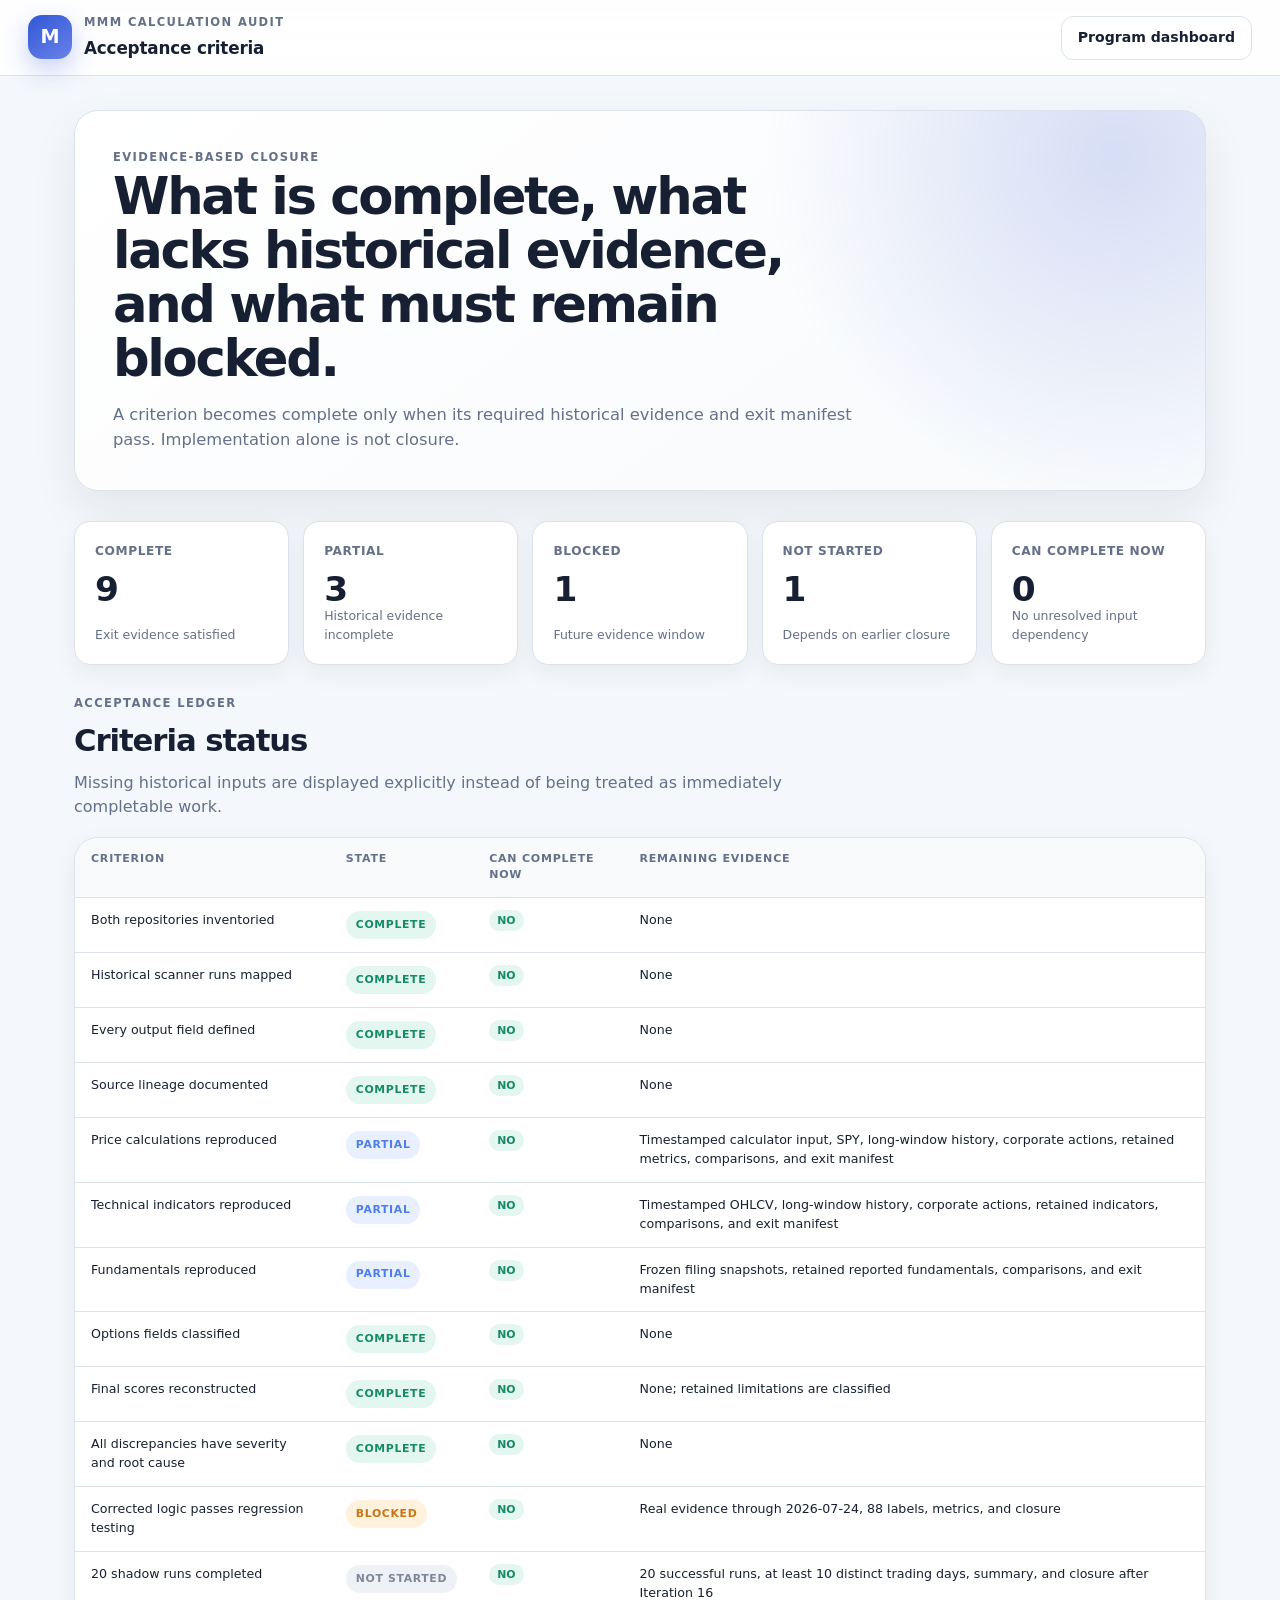
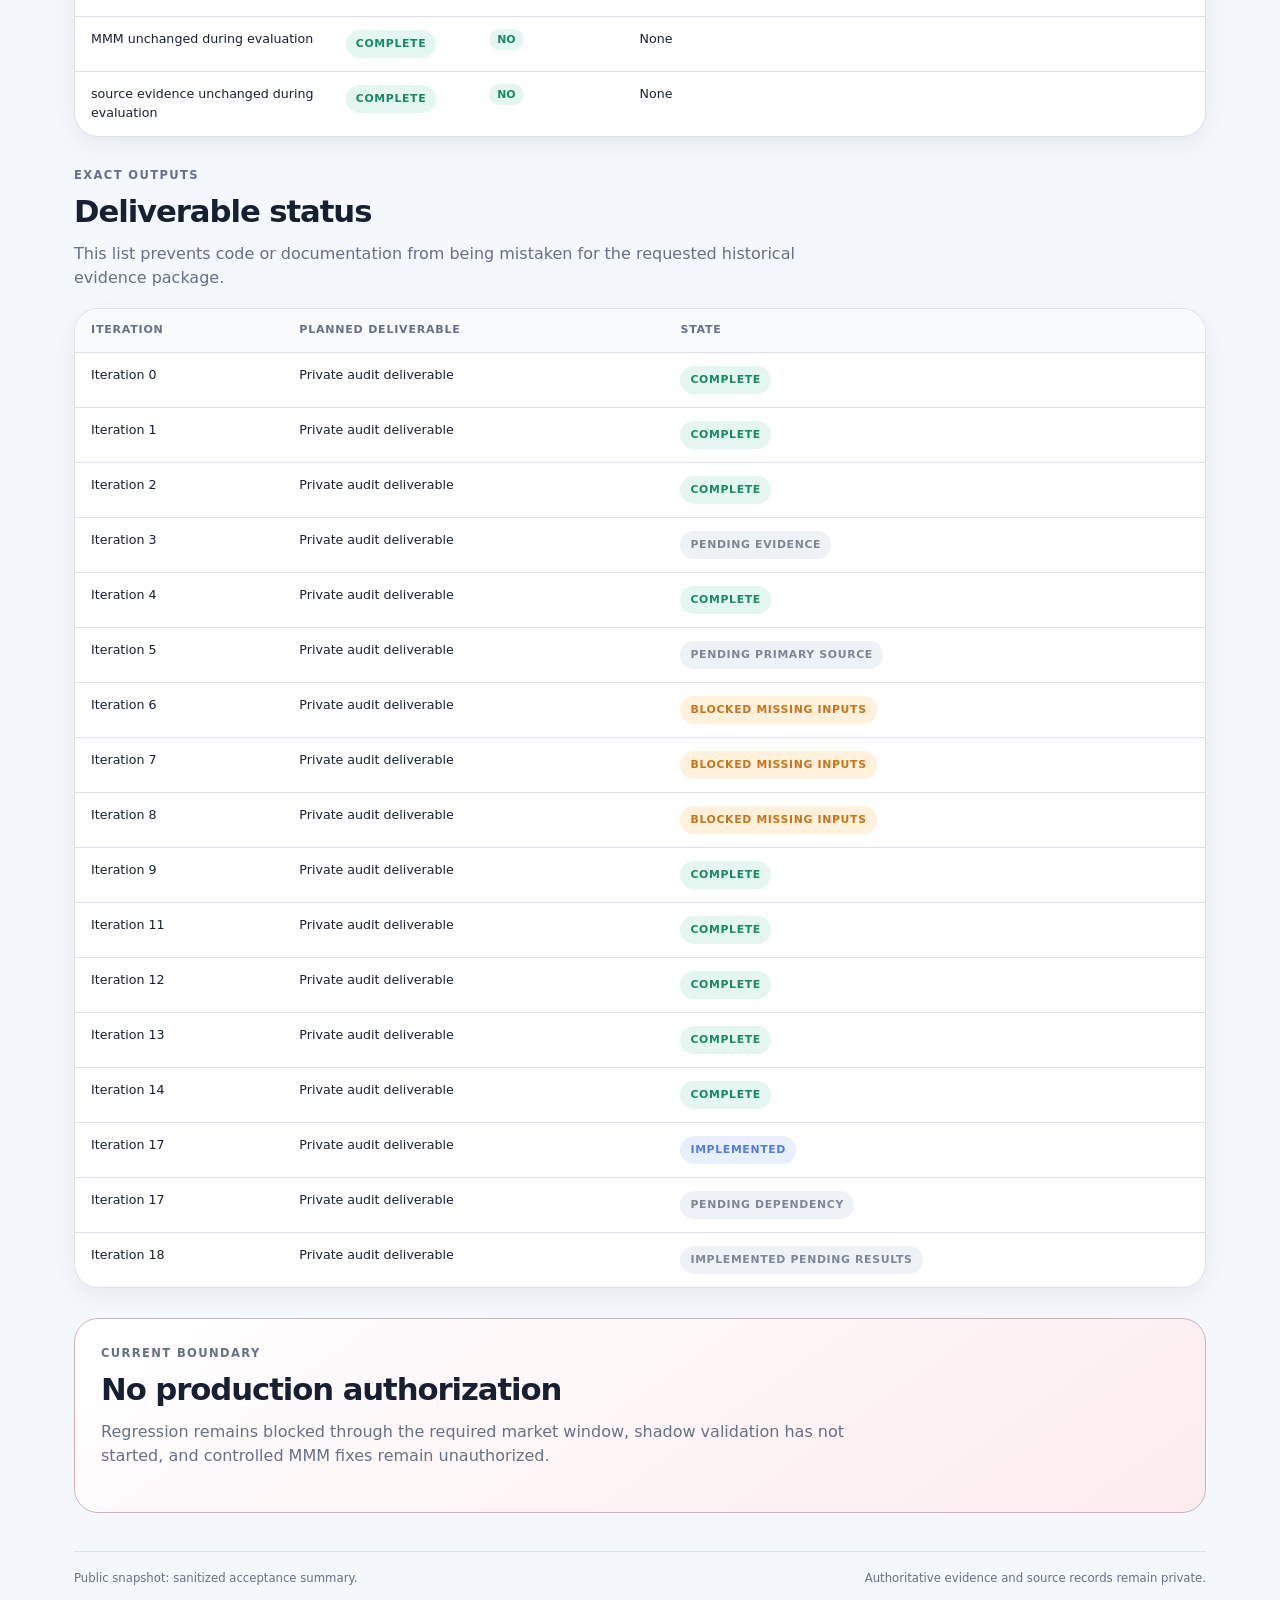
==== acceptance.html @ 9a1eee75 "Publish automated stock opportunity dashboard from 5c5663d8a5069877dfe8a4cde0d93ead465992a1" ====
<!doctype html>
<html lang="en">
<head>
  <meta charset="utf-8">
  <meta name="viewport" content="width=device-width, initial-scale=1">
  <meta name="description" content="MMM audit acceptance criteria, completion evidence, blockers, and deliverable tracking.">
  <title>MMM Audit Acceptance Criteria</title>
  <link rel="stylesheet" href="styles.css">
</head>
<body>
  <header class="topbar">
    <div class="brand">
      <span class="brand-mark" aria-hidden="true">M</span>
      <div>
        <p class="eyebrow">MMM calculation audit</p>
        <h1>Acceptance criteria</h1>
      </div>
    </div>
    <div class="topbar-actions">
      <a class="button secondary" href="index.html">Program dashboard</a>
    </div>
  </header>

  <main class="dashboard" style="max-width:1200px;margin:0 auto">
    <section class="section hero-section" style="grid-template-columns:1fr" aria-labelledby="acceptance-title">
      <div class="hero-copy">
        <p class="eyebrow">Evidence-based closure</p>
        <h2 id="acceptance-title">What is complete, what lacks historical evidence, and what must remain blocked.</h2>
        <p class="hero-description">A criterion becomes complete only when its required historical evidence and exit manifest pass. Implementation alone is not closure.</p>
      </div>
    </section>

    <section id="summary" class="metric-grid" aria-label="Acceptance summary"></section>

    <section class="section" aria-labelledby="criteria-title">
      <div class="section-heading">
        <div>
          <p class="eyebrow">Acceptance ledger</p>
          <h2 id="criteria-title">Criteria status</h2>
          <p>Missing historical inputs are displayed explicitly instead of being treated as immediately completable work.</p>
        </div>
      </div>
      <div id="criteria-table" class="table-wrap"></div>
    </section>

    <section class="section" aria-labelledby="deliverables-title">
      <div class="section-heading">
        <div>
          <p class="eyebrow">Exact outputs</p>
          <h2 id="deliverables-title">Deliverable status</h2>
          <p>This list prevents code or documentation from being mistaken for the requested historical evidence package.</p>
        </div>
      </div>
      <div id="deliverables-table" class="table-wrap"></div>
    </section>

    <section class="section safety-section" aria-labelledby="boundary-title">
      <div class="section-heading">
        <div>
          <p class="eyebrow">Current boundary</p>
          <h2 id="boundary-title">No production authorization</h2>
          <p>Regression remains blocked through the required market window, shadow validation has not started, and controlled MMM fixes remain unauthorized.</p>
        </div>
      </div>
    </section>

    <footer class="dashboard-footer">
      <p>Public snapshot: sanitized acceptance summary.</p>
      <p>Authoritative evidence and source records remain private.</p>
    </footer>
  </main>

  <script>
    (() => {
      "use strict";
      const stateLabel = value => String(value).replaceAll("_", " ");
      const make = (tag, className, text) => {
        const node = document.createElement(tag);
        if (className) node.className = className;
        if (text !== undefined) node.textContent = text;
        return node;
      };
      const pillClass = state => {
        if (state === "partial" || state === "implemented") return "implemented";
        if (state === "validated") return "validated";
        if (state === "complete") return "complete";
        if (state === "blocked" || state === "blocked_missing_inputs") return "blocked";
        return "not_started";
      };

      function metric(label, value, caption) {
        const card = make("article", "metric-card");
        card.append(
          make("span", "metric-label", label),
          make("strong", "metric-value", String(value)),
          make("span", "metric-caption", caption)
        );
        return card;
      }

      function table(headers, rows) {
        const wrapper = document.createElement("table");
        wrapper.className = "data-table";
        const thead = document.createElement("thead");
        const tr = document.createElement("tr");
        headers.forEach(header => tr.append(make("th", null, header)));
        thead.append(tr);
        const tbody = document.createElement("tbody");
        rows.forEach(cells => {
          const row = document.createElement("tr");
          cells.forEach(cell => {
            const td = document.createElement("td");
            if (cell instanceof Node) td.append(cell);
            else td.textContent = cell;
            row.append(td);
          });
          tbody.append(row);
        });
        wrapper.append(thead, tbody);
        return wrapper;
      }

      async function start() {
        const response = await fetch("dashboard-data.json", { cache: "no-store" });
        if (!response.ok) throw new Error(`Unable to load dashboard data: ${response.status}`);
        const data = await response.json();
        const criteria = data.acceptance_criteria || [];
        const counts = criteria.reduce((result, item) => {
          result[item.state] = (result[item.state] || 0) + 1;
          return result;
        }, {});
        const completable = criteria.filter(item => item.can_complete_now && item.state !== "complete").length;

        document.getElementById("summary").replaceChildren(
          metric("Complete", counts.complete || 0, "Exit evidence satisfied"),
          metric("Partial", counts.partial || 0, "Historical evidence incomplete"),
          metric("Blocked", counts.blocked || 0, "Future evidence window"),
          metric("Not started", counts.not_started || 0, "Depends on earlier closure"),
          metric("Can complete now", completable, "No unresolved input dependency")
        );

        const criteriaRows = criteria.map(item => {
          const status = make("span", `status-pill ${pillClass(item.state)}`, stateLabel(item.state));
          const now = make("span", `boolean-badge ${item.can_complete_now}`, item.can_complete_now ? "Yes" : "No");
          return [item.label, status, now, item.remaining];
        });
        document.getElementById("criteria-table").replaceChildren(
          table(["Criterion", "State", "Can complete now", "Remaining evidence"], criteriaRows)
        );

        const deliverableRows = (data.deliverable_tracking || []).map(item => {
          const status = make("span", `status-pill ${pillClass(item.state)}`, stateLabel(item.state));
          return [`Iteration ${item.iteration}`, item.planned, status];
        });
        document.getElementById("deliverables-table").replaceChildren(
          table(["Iteration", "Planned deliverable", "State"], deliverableRows)
        );
      }

      start().catch(error => {
        console.error(error);
        document.getElementById("criteria-table").textContent = "Acceptance data could not be loaded. Serve this directory with a local web server.";
      });
    })();
  </script>
</body>
</html>
---- styles.css ----
:root {
  color-scheme: light;
  --bg: #f4f7fb;
  --surface: #ffffff;
  --surface-strong: #f8fafc;
  --surface-muted: #eef2f7;
  --text: #172033;
  --text-muted: #657089;
  --border: #dbe2ec;
  --shadow: 0 18px 45px rgba(23, 32, 51, 0.08);
  --shadow-soft: 0 8px 24px rgba(23, 32, 51, 0.06);
  --primary: #3157d5;
  --primary-soft: #e8edff;
  --implemented: #4f7ee8;
  --implemented-soft: #e8efff;
  --validated: #7a5bd6;
  --validated-soft: #f0ebff;
  --complete: #168a67;
  --complete-soft: #e3f6ef;
  --blocked: #c87518;
  --blocked-soft: #fff1dc;
  --not-started: #7d8799;
  --not-started-soft: #eef1f5;
  --danger: #b94b57;
  --danger-soft: #fdecee;
  --radius-lg: 24px;
  --radius-md: 16px;
  --radius-sm: 10px;
  --sidebar-width: 250px;
  --max-width: 1500px;
  --transition: 180ms ease;
  font-family: Inter, ui-sans-serif, system-ui, -apple-system, BlinkMacSystemFont, "Segoe UI", sans-serif;
}

[data-theme="dark"] {
  color-scheme: dark;
  --bg: #0d1220;
  --surface: #141b2d;
  --surface-strong: #182136;
  --surface-muted: #202a40;
  --text: #f2f5fb;
  --text-muted: #aab4c8;
  --border: #2b3650;
  --shadow: 0 18px 48px rgba(0, 0, 0, 0.32);
  --shadow-soft: 0 8px 24px rgba(0, 0, 0, 0.2);
  --primary: #8ba7ff;
  --primary-soft: #26355f;
  --implemented: #83a6ff;
  --implemented-soft: #26365f;
  --validated: #b29bff;
  --validated-soft: #382f60;
  --complete: #5bd0a6;
  --complete-soft: #173f36;
  --blocked: #f2b35e;
  --blocked-soft: #4a351e;
  --not-started: #a7afbe;
  --not-started-soft: #2c3444;
  --danger: #ff95a0;
  --danger-soft: #4b2930;
}

* {
  box-sizing: border-box;
}

html {
  scroll-behavior: smooth;
  scroll-padding-top: 90px;
}

body {
  margin: 0;
  background: var(--bg);
  color: var(--text);
  min-height: 100vh;
  line-height: 1.5;
}

button,
input {
  font: inherit;
}

a {
  color: inherit;
}

code {
  font-family: "SFMono-Regular", Consolas, "Liberation Mono", monospace;
  font-size: 0.9em;
}

.skip-link {
  position: fixed;
  top: 8px;
  left: 8px;
  z-index: 999;
  padding: 10px 14px;
  border-radius: 8px;
  background: var(--text);
  color: var(--surface);
  transform: translateY(-160%);
  transition: transform var(--transition);
}

.skip-link:focus {
  transform: translateY(0);
}

.sr-only {
  position: absolute;
  width: 1px;
  height: 1px;
  padding: 0;
  margin: -1px;
  overflow: hidden;
  clip: rect(0, 0, 0, 0);
  white-space: nowrap;
  border: 0;
}

.topbar {
  position: sticky;
  top: 0;
  z-index: 50;
  display: flex;
  align-items: center;
  justify-content: space-between;
  min-height: 76px;
  padding: 12px 28px;
  background: color-mix(in srgb, var(--surface) 88%, transparent);
  border-bottom: 1px solid var(--border);
  backdrop-filter: blur(18px);
}

.brand {
  display: flex;
  align-items: center;
  gap: 12px;
}

.brand-mark {
  display: grid;
  place-items: center;
  width: 44px;
  height: 44px;
  border-radius: 14px;
  background: linear-gradient(145deg, var(--primary), #6a82ea);
  color: #ffffff;
  font-size: 1.2rem;
  font-weight: 800;
  box-shadow: 0 10px 26px color-mix(in srgb, var(--primary) 28%, transparent);
}

.brand h1 {
  margin: 0;
  font-size: 1.05rem;
  letter-spacing: -0.01em;
}

.eyebrow {
  margin: 0 0 4px;
  color: var(--text-muted);
  font-size: 0.72rem;
  font-weight: 750;
  letter-spacing: 0.12em;
  text-transform: uppercase;
}

.topbar-actions {
  display: flex;
  align-items: center;
  gap: 12px;
}

.as-of {
  color: var(--text-muted);
  font-size: 0.84rem;
}

.icon-button {
  display: grid;
  place-items: center;
  width: 42px;
  height: 42px;
  border: 1px solid var(--border);
  border-radius: 12px;
  background: var(--surface);
  color: var(--text);
  cursor: pointer;
  transition: transform var(--transition), border-color var(--transition), background var(--transition);
}

.icon-button:hover {
  transform: translateY(-1px);
  border-color: color-mix(in srgb, var(--primary) 55%, var(--border));
  background: var(--surface-strong);
}

.app-shell {
  display: grid;
  grid-template-columns: var(--sidebar-width) minmax(0, 1fr);
  max-width: var(--max-width);
  margin: 0 auto;
}

.sidebar {
  position: sticky;
  top: 76px;
  align-self: start;
  height: calc(100vh - 76px);
  padding: 30px 20px;
  border-right: 1px solid var(--border);
  overflow-y: auto;
}

.sidebar nav {
  display: grid;
  gap: 6px;
}

.nav-link {
  display: flex;
  align-items: center;
  min-height: 42px;
  padding: 10px 12px;
  border-radius: 10px;
  color: var(--text-muted);
  text-decoration: none;
  font-size: 0.9rem;
  font-weight: 620;
  transition: color var(--transition), background var(--transition), transform var(--transition);
}

.nav-link:hover,
.nav-link.active {
  color: var(--primary);
  background: var(--primary-soft);
  transform: translateX(2px);
}

.sidebar-note {
  margin-top: 34px;
  padding: 16px;
  border: 1px solid var(--border);
  border-radius: var(--radius-md);
  background: var(--surface-strong);
  color: var(--text-muted);
  font-size: 0.8rem;
}

.sidebar-note strong {
  display: block;
  margin-bottom: 5px;
  color: var(--text);
}

.sidebar-note p {
  margin: 0;
}

.dashboard {
  min-width: 0;
  padding: 34px 34px 70px;
}

.section {
  margin-bottom: 30px;
}

.hero-section {
  display: grid;
  grid-template-columns: minmax(0, 1fr) 300px;
  gap: 28px;
  align-items: stretch;
  padding: 38px;
  border: 1px solid var(--border);
  border-radius: var(--radius-lg);
  background:
    radial-gradient(circle at 92% 12%, color-mix(in srgb, var(--primary) 18%, transparent), transparent 32%),
    linear-gradient(145deg, var(--surface), var(--surface-strong));
  box-shadow: var(--shadow);
  overflow: hidden;
}

.hero-copy {
  display: flex;
  flex-direction: column;
  justify-content: center;
}

.hero-copy h2 {
  max-width: 760px;
  margin: 0;
  font-size: clamp(2rem, 4vw, 3.6rem);
  line-height: 1.05;
  letter-spacing: -0.045em;
}

.hero-description {
  max-width: 760px;
  margin: 18px 0 0;
  color: var(--text-muted);
  font-size: 1.02rem;
}

.hero-actions {
  display: flex;
  flex-wrap: wrap;
  gap: 10px;
  margin-top: 26px;
}

.button {
  display: inline-flex;
  align-items: center;
  justify-content: center;
  min-height: 44px;
  padding: 10px 16px;
  border-radius: 12px;
  text-decoration: none;
  font-weight: 700;
  font-size: 0.88rem;
  transition: transform var(--transition), box-shadow var(--transition), background var(--transition);
}

.button:hover {
  transform: translateY(-1px);
}

.button.primary {
  background: var(--primary);
  color: #ffffff;
  box-shadow: 0 10px 24px color-mix(in srgb, var(--primary) 24%, transparent);
}

.button.secondary {
  border: 1px solid var(--border);
  background: var(--surface);
  color: var(--text);
}

.progress-card {
  display: flex;
  flex-direction: column;
  align-items: center;
  justify-content: center;
  min-height: 240px;
  padding: 20px;
  border: 1px solid color-mix(in srgb, var(--primary) 18%, var(--border));
  border-radius: 20px;
  background: color-mix(in srgb, var(--surface) 88%, transparent);
}

.progress-ring {
  width: 180px;
  height: 180px;
}

.progress-meta {
  display: flex;
  align-items: center;
  gap: 8px;
  margin-top: 14px;
  color: var(--text-muted);
  font-size: 0.86rem;
  font-weight: 650;
}

.status-dot {
  display: inline-block;
  width: 9px;
  height: 9px;
  border-radius: 50%;
  background: var(--not-started);
}

.status-dot.blocked {
  background: var(--blocked);
  box-shadow: 0 0 0 5px var(--blocked-soft);
}

.metric-grid {
  display: grid;
  grid-template-columns: repeat(5, minmax(0, 1fr));
  gap: 14px;
  margin-bottom: 30px;
}

.metric-card {
  display: flex;
  flex-direction: column;
  min-height: 138px;
  padding: 20px;
  border: 1px solid var(--border);
  border-radius: var(--radius-md);
  background: var(--surface);
  box-shadow: var(--shadow-soft);
}

.danger-card {
  background: linear-gradient(145deg, var(--surface), var(--danger-soft));
}

.metric-label {
  color: var(--text-muted);
  font-size: 0.76rem;
  font-weight: 720;
  letter-spacing: 0.05em;
  text-transform: uppercase;
}

.metric-value {
  margin-top: 12px;
  font-size: 2.15rem;
  line-height: 1;
  letter-spacing: -0.035em;
}

.metric-value.small {
  font-size: 1.25rem;
  color: var(--danger);
}

.metric-caption {
  margin-top: auto;
  color: var(--text-muted);
  font-size: 0.78rem;
}

.chart-grid {
  display: grid;
  grid-template-columns: 1.1fr 0.9fr;
  gap: 18px;
}

.panel {
  min-width: 0;
  padding: 24px;
  border: 1px solid var(--border);
  border-radius: var(--radius-lg);
  background: var(--surface);
  box-shadow: var(--shadow-soft);
}

.panel h3 {
  margin: 0;
  font-size: 1.12rem;
  letter-spacing: -0.015em;
}

.panel-heading,
.section-heading {
  display: flex;
  align-items: flex-start;
  justify-content: space-between;
  gap: 24px;
}

.section-heading {
  margin-bottom: 18px;
}

.section-heading h2 {
  margin: 0;
  font-size: clamp(1.5rem, 2.4vw, 2.15rem);
  letter-spacing: -0.035em;
}

.section-heading p:not(.eyebrow) {
  max-width: 760px;
  margin: 8px 0 0;
  color: var(--text-muted);
}

.panel-kicker {
  flex: 0 0 auto;
  padding: 6px 10px;
  border: 1px solid var(--border);
  border-radius: 999px;
  background: var(--surface-strong);
  color: var(--text-muted);
  font-size: 0.72rem;
  font-weight: 700;
}

.chart-container {
  min-height: 260px;
  margin-top: 12px;
}

.chart-container.tall {
  min-height: 320px;
}

.chart-container svg,
.progress-ring svg {
  display: block;
  width: 100%;
  height: 100%;
  overflow: visible;
}

.chart-label {
  fill: var(--text-muted);
  font-size: 12px;
  font-weight: 600;
}

.chart-value {
  fill: var(--text);
  font-size: 13px;
  font-weight: 800;
}

.chart-gridline {
  stroke: var(--border);
  stroke-dasharray: 4 5;
}

.legend {
  display: flex;
  flex-wrap: wrap;
  gap: 10px 16px;
  margin-top: 10px;
}

.legend-item {
  display: flex;
  align-items: center;
  gap: 7px;
  color: var(--text-muted);
  font-size: 0.78rem;
}

.legend-swatch {
  width: 10px;
  height: 10px;
  border-radius: 3px;
}

.gate-stack {
  display: grid;
  gap: 12px;
  margin-top: 24px;
}

.gate-row {
  display: grid;
  grid-template-columns: 34px minmax(0, 1fr) auto;
  gap: 12px;
  align-items: center;
  padding: 12px;
  border: 1px solid var(--border);
  border-radius: 14px;
  background: var(--surface-strong);
}

.gate-icon {
  display: grid;
  place-items: center;
  width: 32px;
  height: 32px;
  border-radius: 10px;
  font-weight: 900;
}

.gate-icon.passed {
  color: var(--complete);
  background: var(--complete-soft);
}

.gate-icon.pending {
  color: var(--blocked);
  background: var(--blocked-soft);
}

.gate-copy strong,
.gate-copy span {
  display: block;
}

.gate-copy strong {
  font-size: 0.86rem;
}

.gate-copy span {
  margin-top: 2px;
  color: var(--text-muted);
  font-size: 0.75rem;
}

.gate-state {
  color: var(--text-muted);
  font-size: 0.7rem;
  font-weight: 800;
  letter-spacing: 0.06em;
  text-transform: uppercase;
}

.roadmap-controls {
  display: flex;
  flex-direction: column;
  align-items: flex-end;
  gap: 10px;
}

.search-field input {
  width: min(320px, 75vw);
  min-height: 42px;
  padding: 9px 13px;
  border: 1px solid var(--border);
  border-radius: 12px;
  background: var(--surface);
  color: var(--text);
  outline: none;
  transition: border-color var(--transition), box-shadow var(--transition);
}

.search-field input:focus {
  border-color: var(--primary);
  box-shadow: 0 0 0 4px color-mix(in srgb, var(--primary) 13%, transparent);
}

.filter-group {
  display: flex;
  flex-wrap: wrap;
  justify-content: flex-end;
  gap: 7px;
}

.filter-button {
  min-height: 32px;
  padding: 6px 10px;
  border: 1px solid var(--border);
  border-radius: 999px;
  background: var(--surface);
  color: var(--text-muted);
  cursor: pointer;
  font-size: 0.72rem;
  font-weight: 730;
  transition: all var(--transition);
}

.filter-button:hover,
.filter-button.active {
  border-color: var(--primary);
  background: var(--primary-soft);
  color: var(--primary);
}

.roadmap-list {
  display: grid;
  gap: 10px;
}

.roadmap-card {
  display: grid;
  grid-template-columns: 72px minmax(0, 1fr) auto;
  gap: 18px;
  align-items: center;
  padding: 18px 20px;
  border: 1px solid var(--border);
  border-left: 5px solid var(--not-started);
  border-radius: var(--radius-md);
  background: var(--surface);
  box-shadow: var(--shadow-soft);
  transition: transform var(--transition), border-color var(--transition), box-shadow var(--transition);
}

.roadmap-card:hover {
  transform: translateY(-2px);
  box-shadow: var(--shadow);
}

.roadmap-card[data-state="implemented"] { border-left-color: var(--implemented); }
.roadmap-card[data-state="validated"] { border-left-color: var(--validated); }
.roadmap-card[data-state="complete"] { border-left-color: var(--complete); }
.roadmap-card[data-state="blocked"] { border-left-color: var(--blocked); }
.roadmap-card[data-state="not_started"] { border-left-color: var(--not-started); }

.iteration-number {
  display: grid;
  place-items: center;
  width: 54px;
  height: 54px;
  border-radius: 16px;
  background: var(--surface-strong);
  color: var(--text);
  font-size: 1.25rem;
  font-weight: 850;
}

.roadmap-card h3 {
  margin: 0;
  font-size: 1rem;
}

.roadmap-meta {
  display: flex;
  flex-wrap: wrap;
  gap: 7px 12px;
  margin-top: 5px;
  color: var(--text-muted);
  font-size: 0.73rem;
}

.roadmap-summary {
  margin: 8px 0 0;
  color: var(--text-muted);
  font-size: 0.84rem;
}

.evidence-tags {
  display: flex;
  flex-wrap: wrap;
  gap: 5px;
  margin-top: 9px;
}

.evidence-tag {
  padding: 3px 7px;
  border-radius: 7px;
  background: var(--surface-muted);
  color: var(--text-muted);
  font-family: "SFMono-Regular", Consolas, monospace;
  font-size: 0.66rem;
}

.status-pill {
  display: inline-flex;
  align-items: center;
  justify-content: center;
  min-height: 28px;
  padding: 5px 10px;
  border-radius: 999px;
  font-size: 0.68rem;
  font-weight: 820;
  letter-spacing: 0.06em;
  text-transform: uppercase;
  white-space: nowrap;
}

.status-pill.implemented { color: var(--implemented); background: var(--implemented-soft); }
.status-pill.validated { color: var(--validated); background: var(--validated-soft); }
.status-pill.complete { color: var(--complete); background: var(--complete-soft); }
.status-pill.blocked { color: var(--blocked); background: var(--blocked-soft); }
.status-pill.not_started { color: var(--not-started); background: var(--not-started-soft); }

.empty-state {
  padding: 34px;
  border: 1px dashed var(--border);
  border-radius: var(--radius-md);
  color: var(--text-muted);
  text-align: center;
}

.results-grid {
  display: grid;
  grid-template-columns: repeat(2, minmax(0, 1fr));
  gap: 18px;
}

.wide-panel {
  grid-column: 1 / -1;
}

.result-notes {
  display: grid;
  grid-template-columns: repeat(2, minmax(0, 1fr));
  gap: 12px;
}

.result-note {
  padding: 12px;
  border: 1px solid var(--border);
  border-radius: 12px;
  background: var(--surface-strong);
  color: var(--text-muted);
  font-size: 0.79rem;
}

.result-note strong {
  display: block;
  margin-bottom: 3px;
  color: var(--text);
}

.bar-list {
  display: grid;
  gap: 13px;
  margin-top: 20px;
}

.bar-row {
  display: grid;
  grid-template-columns: minmax(120px, 1fr) 2fr 42px;
  gap: 10px;
  align-items: center;
}

.bar-label {
  color: var(--text-muted);
  font-size: 0.77rem;
}

.bar-track {
  height: 9px;
  border-radius: 999px;
  background: var(--surface-muted);
  overflow: hidden;
}

.bar-fill {
  height: 100%;
  border-radius: inherit;
  background: linear-gradient(90deg, var(--primary), color-mix(in srgb, var(--primary) 55%, var(--validated)));
  transform-origin: left;
  animation: grow-bar 700ms ease both;
}

@keyframes grow-bar {
  from { transform: scaleX(0); }
  to { transform: scaleX(1); }
}

.bar-value {
  text-align: right;
  font-size: 0.82rem;
  font-weight: 800;
}

.result-stat-grid {
  display: grid;
  grid-template-columns: repeat(2, minmax(0, 1fr));
  gap: 12px;
  margin-top: 20px;
}

.result-stat {
  min-height: 105px;
  padding: 15px;
  border: 1px solid var(--border);
  border-radius: 14px;
  background: var(--surface-strong);
}

.result-stat strong {
  display: block;
  font-size: 1.65rem;
  letter-spacing: -0.035em;
}

.result-stat span {
  display: block;
  margin-top: 5px;
  color: var(--text-muted);
  font-size: 0.75rem;
}

.iteration16-grid {
  display: grid;
  grid-template-columns: 1fr 1fr;
  gap: 18px;
}

.contract-grid {
  display: grid;
  grid-template-columns: repeat(3, minmax(0, 1fr));
  gap: 10px;
  margin-top: 18px;
}

.contract-item {
  min-height: 102px;
  padding: 14px;
  border: 1px solid var(--border);
  border-radius: 14px;
  background: var(--surface-strong);
}

.contract-item strong,
.contract-item span {
  display: block;
}

.contract-item strong {
  font-size: 1.35rem;
}

.contract-item span {
  margin-top: 5px;
  color: var(--text-muted);
  font-size: 0.72rem;
}

.check-list {
  display: grid;
  gap: 9px;
  margin: 18px 0 0;
  padding: 0;
  list-style: none;
}

.check-list li {
  position: relative;
  padding: 11px 12px 11px 38px;
  border: 1px solid var(--border);
  border-radius: 12px;
  background: var(--surface-strong);
  font-size: 0.82rem;
}

.check-list li::before {
  content: "";
  position: absolute;
  left: 13px;
  top: 50%;
  width: 11px;
  height: 11px;
  border: 2px solid var(--blocked);
  border-radius: 50%;
  transform: translateY(-50%);
}

.remaining-grid {
  display: grid;
  grid-template-columns: repeat(2, minmax(0, 1fr));
  gap: 18px;
}

.remaining-card {
  padding: 22px;
  border: 1px solid var(--border);
  border-radius: var(--radius-lg);
  background: var(--surface);
  box-shadow: var(--shadow-soft);
}

.remaining-card h3 {
  margin: 0;
  font-size: 1.05rem;
}

.remaining-card ol {
  margin: 16px 0 0;
  padding-left: 22px;
  color: var(--text-muted);
}

.remaining-card li {
  padding: 5px 0;
  font-size: 0.82rem;
}

.remaining-card.current {
  border-color: color-mix(in srgb, var(--blocked) 45%, var(--border));
  background: linear-gradient(145deg, var(--surface), var(--blocked-soft));
}

.table-wrap {
  overflow-x: auto;
  border: 1px solid var(--border);
  border-radius: var(--radius-lg);
  background: var(--surface);
  box-shadow: var(--shadow-soft);
}

.data-table {
  width: 100%;
  border-collapse: collapse;
  min-width: 740px;
}

.data-table th,
.data-table td {
  padding: 13px 16px;
  border-bottom: 1px solid var(--border);
  text-align: left;
  vertical-align: top;
  font-size: 0.79rem;
}

.data-table th {
  color: var(--text-muted);
  background: var(--surface-strong);
  font-size: 0.69rem;
  letter-spacing: 0.07em;
  text-transform: uppercase;
}

.data-table tr:last-child td {
  border-bottom: 0;
}

.commit-code {
  display: inline-block;
  max-width: 320px;
  overflow: hidden;
  color: var(--text-muted);
  text-overflow: ellipsis;
  white-space: nowrap;
}

.safety-section {
  padding: 26px;
  border: 1px solid color-mix(in srgb, var(--danger) 32%, var(--border));
  border-radius: var(--radius-lg);
  background: linear-gradient(145deg, var(--surface), var(--danger-soft));
}

.safety-grid {
  display: grid;
  grid-template-columns: repeat(3, minmax(0, 1fr));
  gap: 12px;
}

.safety-item {
  display: flex;
  align-items: center;
  justify-content: space-between;
  gap: 14px;
  min-height: 66px;
  padding: 13px 14px;
  border: 1px solid color-mix(in srgb, var(--danger) 20%, var(--border));
  border-radius: 13px;
  background: color-mix(in srgb, var(--surface) 85%, transparent);
  font-size: 0.78rem;
}

.boolean-badge {
  flex: 0 0 auto;
  padding: 4px 8px;
  border-radius: 999px;
  font-size: 0.68rem;
  font-weight: 850;
  text-transform: uppercase;
}

.boolean-badge.false {
  color: var(--complete);
  background: var(--complete-soft);
}

.boolean-badge.true {
  color: var(--blocked);
  background: var(--blocked-soft);
}

.dashboard-footer {
  display: flex;
  flex-wrap: wrap;
  justify-content: space-between;
  gap: 12px;
  margin-top: 38px;
  padding-top: 18px;
  border-top: 1px solid var(--border);
  color: var(--text-muted);
  font-size: 0.73rem;
}

.dashboard-footer p {
  margin: 0;
}

.noscript {
  position: fixed;
  right: 20px;
  bottom: 20px;
  z-index: 100;
  max-width: 380px;
  padding: 14px 18px;
  border-radius: 12px;
  background: var(--danger);
  color: #ffffff;
  box-shadow: var(--shadow);
}

.tooltip {
  position: fixed;
  z-index: 200;
  pointer-events: none;
  max-width: 260px;
  padding: 9px 11px;
  border: 1px solid var(--border);
  border-radius: 10px;
  background: var(--surface);
  color: var(--text);
  box-shadow: var(--shadow);
  font-size: 0.74rem;
  opacity: 0;
  transform: translateY(4px);
  transition: opacity 100ms ease, transform 100ms ease;
}

.tooltip.visible {
  opacity: 1;
  transform: translateY(0);
}

@media (max-width: 1180px) {
  .metric-grid {
    grid-template-columns: repeat(3, minmax(0, 1fr));
  }

  .safety-grid {
    grid-template-columns: repeat(2, minmax(0, 1fr));
  }
}

@media (max-width: 980px) {
  .app-shell {
    grid-template-columns: 1fr;
  }

  .sidebar {
    display: none;
  }

  .hero-section,
  .chart-grid,
  .iteration16-grid {
    grid-template-columns: 1fr;
  }

  .progress-card {
    min-height: auto;
  }

  .results-grid,
  .remaining-grid {
    grid-template-columns: 1fr;
  }

  .wide-panel {
    grid-column: auto;
  }
}

@media (max-width: 720px) {
  .topbar {
    padding: 10px 16px;
  }

  .as-of {
    display: none;
  }

  .dashboard {
    padding: 20px 14px 50px;
  }

  .hero-section {
    padding: 24px;
  }

  .metric-grid {
    grid-template-columns: repeat(2, minmax(0, 1fr));
  }

  .metric-card:last-child {
    grid-column: 1 / -1;
  }

  .section-heading {
    flex-direction: column;
  }

  .roadmap-controls {
    width: 100%;
    align-items: stretch;
  }

  .search-field input {
    width: 100%;
  }

  .filter-group {
    justify-content: flex-start;
  }

  .roadmap-card {
    grid-template-columns: 50px minmax(0, 1fr);
    gap: 12px;
    padding: 15px;
  }

  .iteration-number {
    width: 44px;
    height: 44px;
    border-radius: 13px;
    font-size: 1rem;
  }

  .roadmap-card > .status-pill {
    grid-column: 2;
    justify-self: start;
  }

  .result-notes,
  .result-stat-grid,
  .contract-grid,
  .safety-grid {
    grid-template-columns: 1fr;
  }

  .bar-row {
    grid-template-columns: 105px minmax(80px, 1fr) 34px;
  }
}

@media (max-width: 460px) {
  .brand h1 {
    font-size: 0.94rem;
  }

  .hero-copy h2 {
    font-size: 2rem;
  }

  .metric-grid {
    grid-template-columns: 1fr;
  }

  .metric-card:last-child {
    grid-column: auto;
  }

  .panel,
  .safety-section {
    padding: 18px;
  }

  .panel-heading {
    flex-direction: column;
    gap: 8px;
  }
}

@media (prefers-reduced-motion: reduce) {
  *,
  *::before,
  *::after {
    scroll-behavior: auto !important;
    animation-duration: 0.01ms !important;
    animation-iteration-count: 1 !important;
    transition-duration: 0.01ms !important;
  }
}
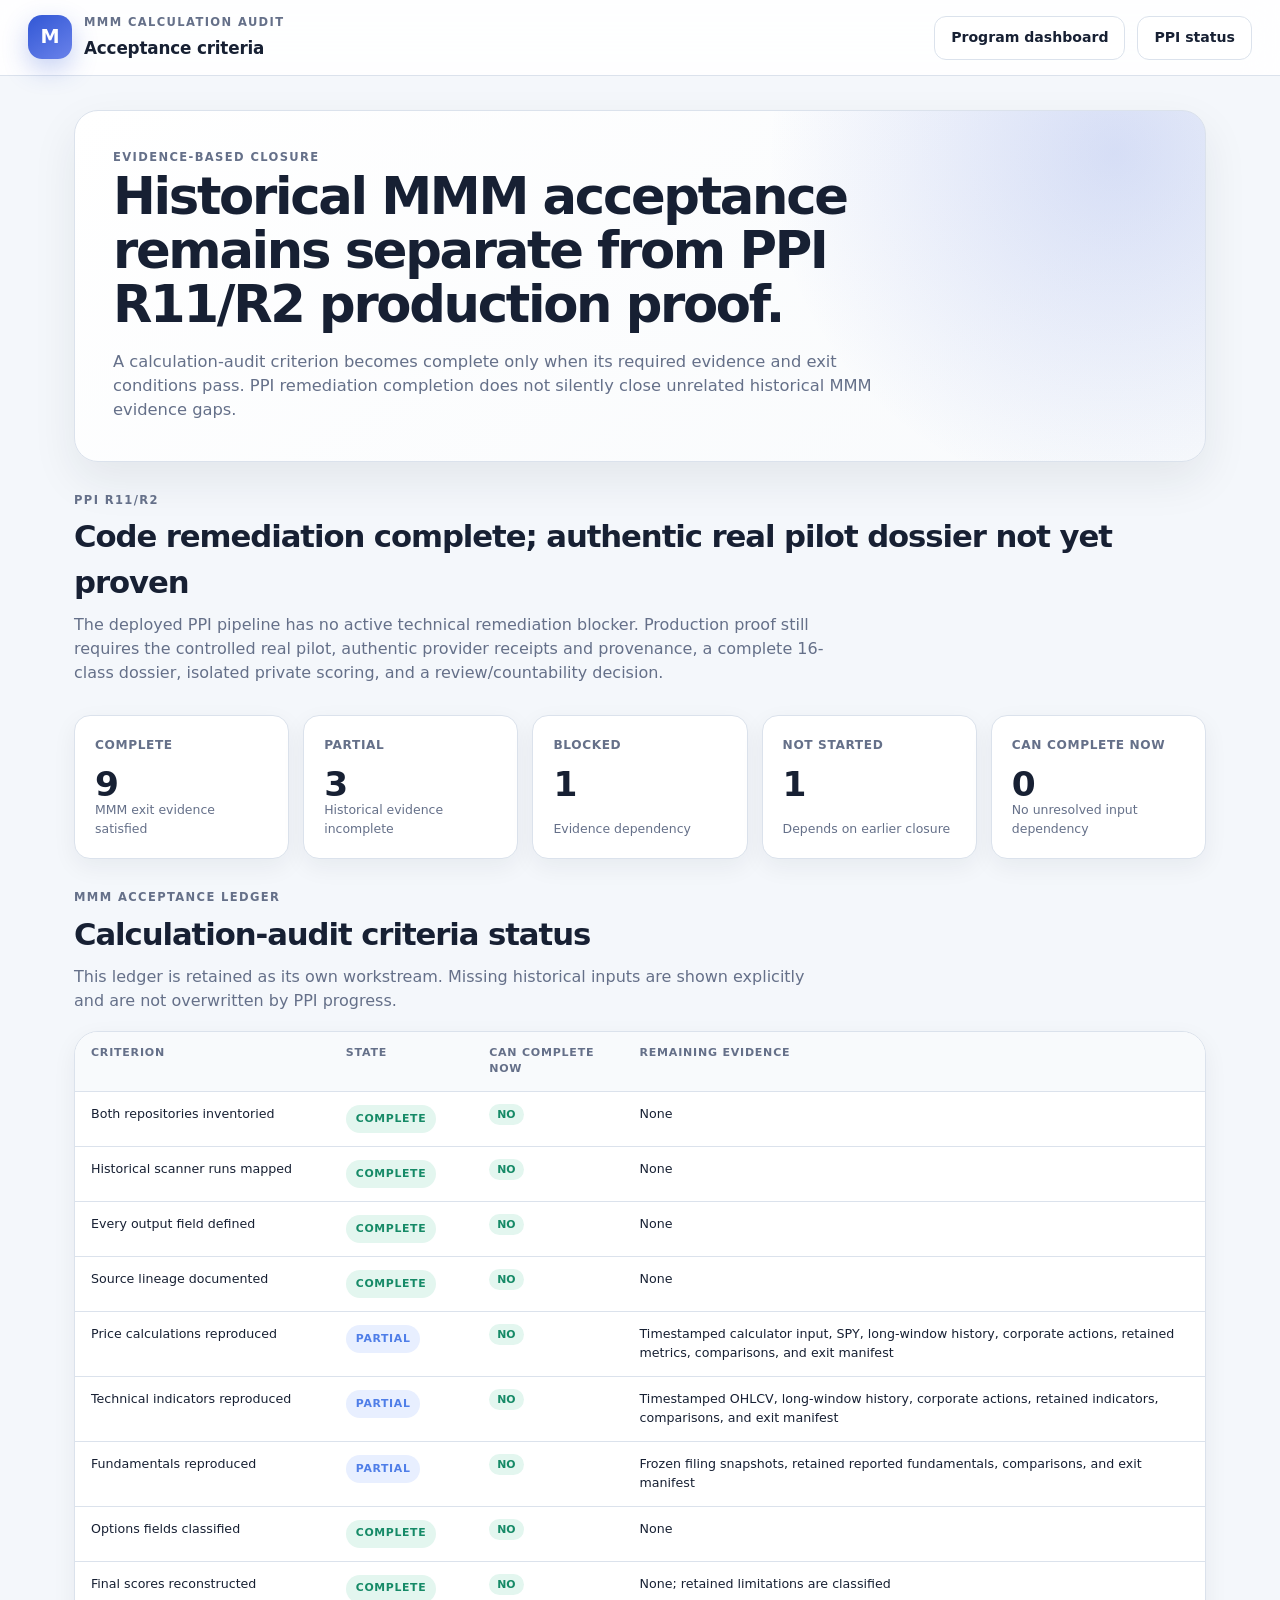
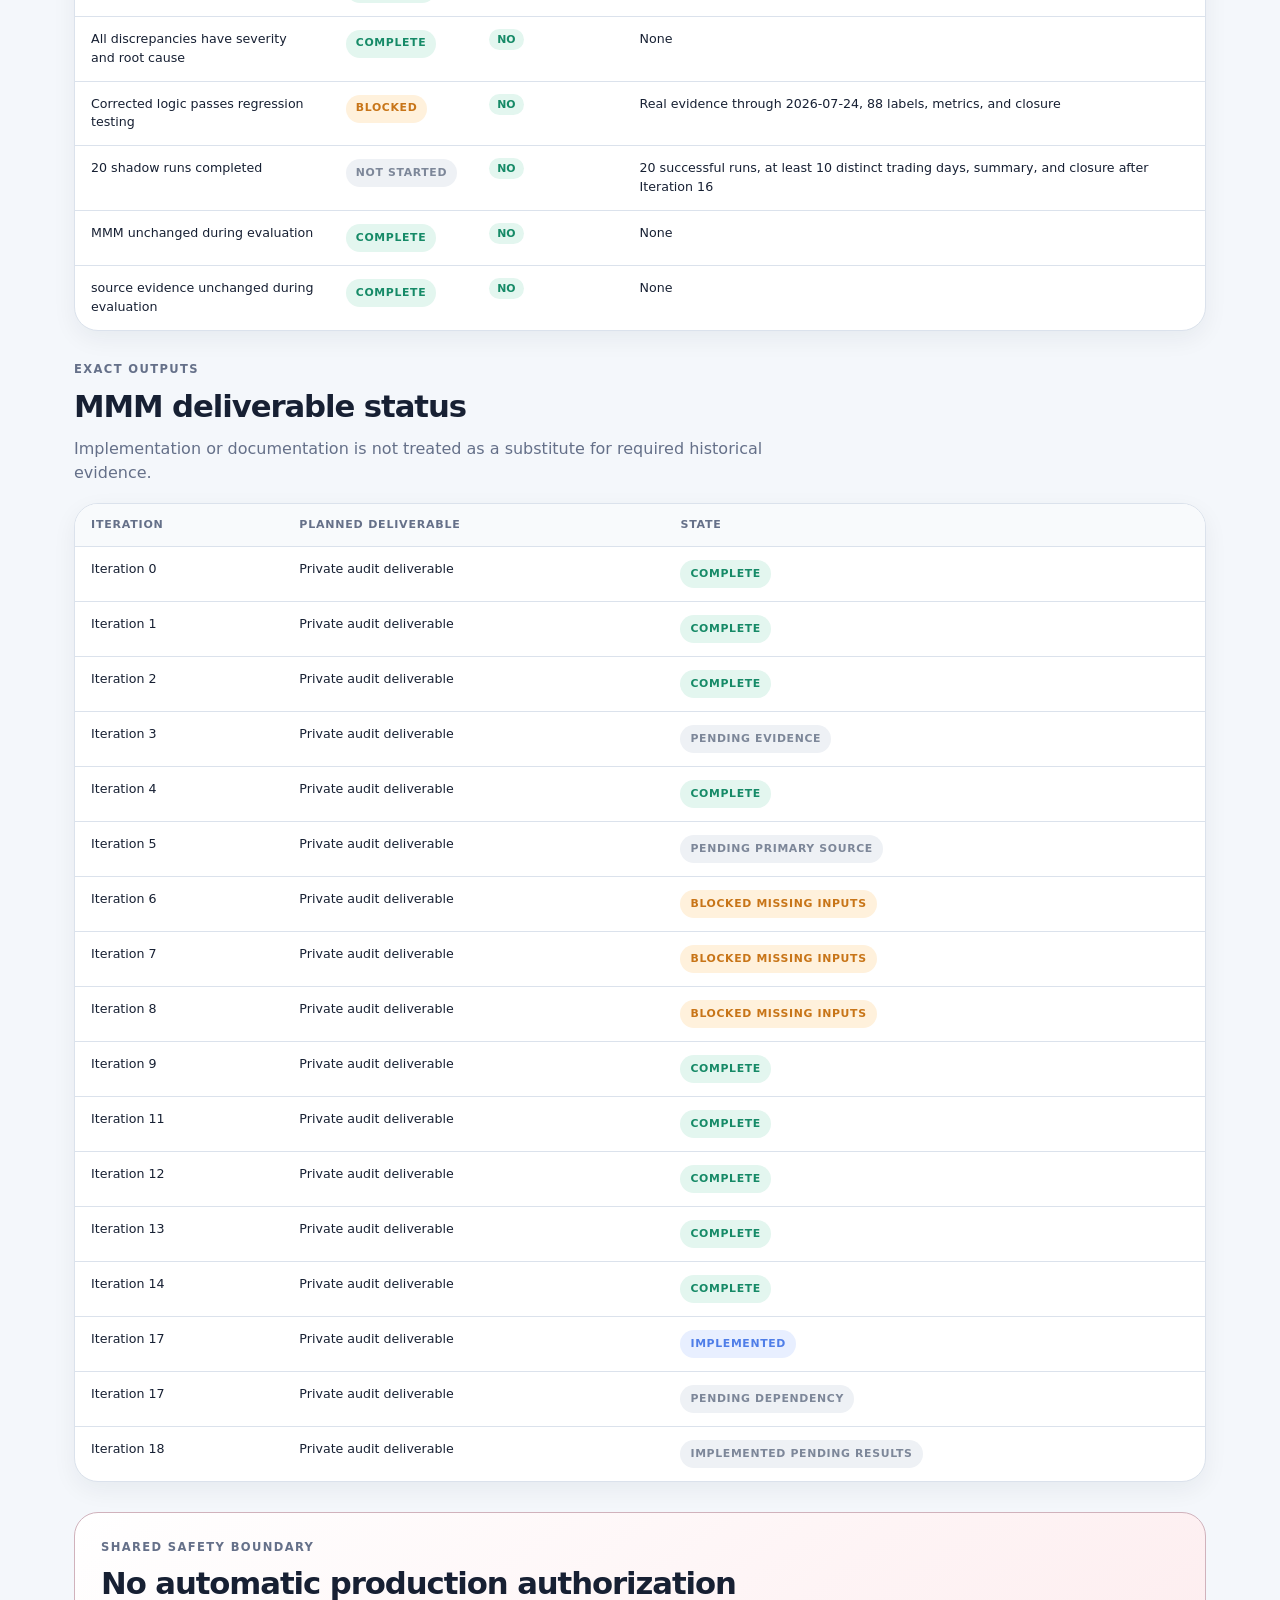
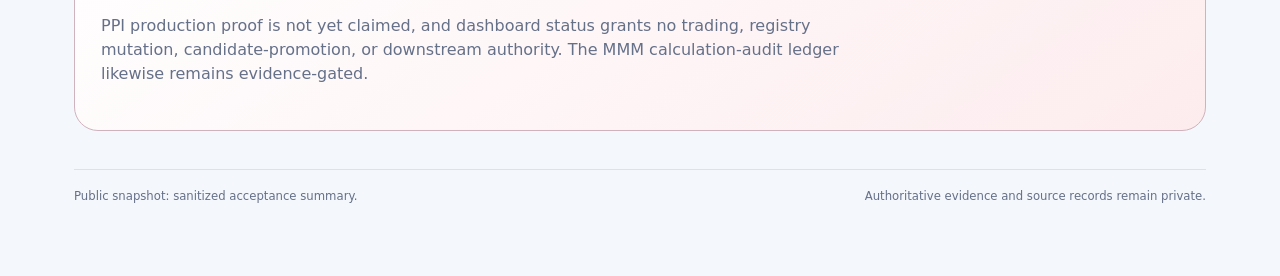
==== commit 17ebf814: "Clarify acceptance ledger and PPI production-proof boundary" ====
--- a/acceptance.html
+++ b/acceptance.html
@@ -1,167 +1,16 @@
 <!doctype html>
 <html lang="en">
-<head>
-  <meta charset="utf-8">
-  <meta name="viewport" content="width=device-width, initial-scale=1">
-  <meta name="description" content="MMM audit acceptance criteria, completion evidence, blockers, and deliverable tracking.">
-  <title>MMM Audit Acceptance Criteria</title>
-  <link rel="stylesheet" href="styles.css">
-</head>
+<head><meta charset="utf-8"><meta name="viewport" content="width=device-width, initial-scale=1"><meta name="description" content="MMM audit acceptance criteria and PPI production-proof boundary."><title>MMM Audit Acceptance Criteria</title><link rel="stylesheet" href="styles.css"></head>
 <body>
-  <header class="topbar">
-    <div class="brand">
-      <span class="brand-mark" aria-hidden="true">M</span>
-      <div>
-        <p class="eyebrow">MMM calculation audit</p>
-        <h1>Acceptance criteria</h1>
-      </div>
-    </div>
-    <div class="topbar-actions">
-      <a class="button secondary" href="index.html">Program dashboard</a>
-    </div>
-  </header>
-
-  <main class="dashboard" style="max-width:1200px;margin:0 auto">
-    <section class="section hero-section" style="grid-template-columns:1fr" aria-labelledby="acceptance-title">
-      <div class="hero-copy">
-        <p class="eyebrow">Evidence-based closure</p>
-        <h2 id="acceptance-title">What is complete, what lacks historical evidence, and what must remain blocked.</h2>
-        <p class="hero-description">A criterion becomes complete only when its required historical evidence and exit manifest pass. Implementation alone is not closure.</p>
-      </div>
-    </section>
-
-    <section id="summary" class="metric-grid" aria-label="Acceptance summary"></section>
-
-    <section class="section" aria-labelledby="criteria-title">
-      <div class="section-heading">
-        <div>
-          <p class="eyebrow">Acceptance ledger</p>
-          <h2 id="criteria-title">Criteria status</h2>
-          <p>Missing historical inputs are displayed explicitly instead of being treated as immediately completable work.</p>
-        </div>
-      </div>
-      <div id="criteria-table" class="table-wrap"></div>
-    </section>
-
-    <section class="section" aria-labelledby="deliverables-title">
-      <div class="section-heading">
-        <div>
-          <p class="eyebrow">Exact outputs</p>
-          <h2 id="deliverables-title">Deliverable status</h2>
-          <p>This list prevents code or documentation from being mistaken for the requested historical evidence package.</p>
-        </div>
-      </div>
-      <div id="deliverables-table" class="table-wrap"></div>
-    </section>
-
-    <section class="section safety-section" aria-labelledby="boundary-title">
-      <div class="section-heading">
-        <div>
-          <p class="eyebrow">Current boundary</p>
-          <h2 id="boundary-title">No production authorization</h2>
-          <p>Regression remains blocked through the required market window, shadow validation has not started, and controlled MMM fixes remain unauthorized.</p>
-        </div>
-      </div>
-    </section>
-
-    <footer class="dashboard-footer">
-      <p>Public snapshot: sanitized acceptance summary.</p>
-      <p>Authoritative evidence and source records remain private.</p>
-    </footer>
-  </main>
-
-  <script>
-    (() => {
-      "use strict";
-      const stateLabel = value => String(value).replaceAll("_", " ");
-      const make = (tag, className, text) => {
-        const node = document.createElement(tag);
-        if (className) node.className = className;
-        if (text !== undefined) node.textContent = text;
-        return node;
-      };
-      const pillClass = state => {
-        if (state === "partial" || state === "implemented") return "implemented";
-        if (state === "validated") return "validated";
-        if (state === "complete") return "complete";
-        if (state === "blocked" || state === "blocked_missing_inputs") return "blocked";
-        return "not_started";
-      };
-
-      function metric(label, value, caption) {
-        const card = make("article", "metric-card");
-        card.append(
-          make("span", "metric-label", label),
-          make("strong", "metric-value", String(value)),
-          make("span", "metric-caption", caption)
-        );
-        return card;
-      }
-
-      function table(headers, rows) {
-        const wrapper = document.createElement("table");
-        wrapper.className = "data-table";
-        const thead = document.createElement("thead");
-        const tr = document.createElement("tr");
-        headers.forEach(header => tr.append(make("th", null, header)));
-        thead.append(tr);
-        const tbody = document.createElement("tbody");
-        rows.forEach(cells => {
-          const row = document.createElement("tr");
-          cells.forEach(cell => {
-            const td = document.createElement("td");
-            if (cell instanceof Node) td.append(cell);
-            else td.textContent = cell;
-            row.append(td);
-          });
-          tbody.append(row);
-        });
-        wrapper.append(thead, tbody);
-        return wrapper;
-      }
-
-      async function start() {
-        const response = await fetch("dashboard-data.json", { cache: "no-store" });
-        if (!response.ok) throw new Error(`Unable to load dashboard data: ${response.status}`);
-        const data = await response.json();
-        const criteria = data.acceptance_criteria || [];
-        const counts = criteria.reduce((result, item) => {
-          result[item.state] = (result[item.state] || 0) + 1;
-          return result;
-        }, {});
-        const completable = criteria.filter(item => item.can_complete_now && item.state !== "complete").length;
-
-        document.getElementById("summary").replaceChildren(
-          metric("Complete", counts.complete || 0, "Exit evidence satisfied"),
-          metric("Partial", counts.partial || 0, "Historical evidence incomplete"),
-          metric("Blocked", counts.blocked || 0, "Future evidence window"),
-          metric("Not started", counts.not_started || 0, "Depends on earlier closure"),
-          metric("Can complete now", completable, "No unresolved input dependency")
-        );
-
-        const criteriaRows = criteria.map(item => {
-          const status = make("span", `status-pill ${pillClass(item.state)}`, stateLabel(item.state));
-          const now = make("span", `boolean-badge ${item.can_complete_now}`, item.can_complete_now ? "Yes" : "No");
-          return [item.label, status, now, item.remaining];
-        });
-        document.getElementById("criteria-table").replaceChildren(
-          table(["Criterion", "State", "Can complete now", "Remaining evidence"], criteriaRows)
-        );
-
-        const deliverableRows = (data.deliverable_tracking || []).map(item => {
-          const status = make("span", `status-pill ${pillClass(item.state)}`, stateLabel(item.state));
-          return [`Iteration ${item.iteration}`, item.planned, status];
-        });
-        document.getElementById("deliverables-table").replaceChildren(
-          table(["Iteration", "Planned deliverable", "State"], deliverableRows)
-        );
-      }
-
-      start().catch(error => {
-        console.error(error);
-        document.getElementById("criteria-table").textContent = "Acceptance data could not be loaded. Serve this directory with a local web server.";
-      });
-    })();
-  </script>
-</body>
-</html>
+<header class="topbar"><div class="brand"><span class="brand-mark" aria-hidden="true">M</span><div><p class="eyebrow">MMM calculation audit</p><h1>Acceptance criteria</h1></div></div><div class="topbar-actions"><a class="button secondary" href="index.html">Program dashboard</a><a class="button secondary" href="ppi.html">PPI status</a></div></header>
+<main class="dashboard" style="max-width:1200px;margin:0 auto">
+<section class="section hero-section" style="grid-template-columns:1fr"><div class="hero-copy"><p class="eyebrow">Evidence-based closure</p><h2>Historical MMM acceptance remains separate from PPI R11/R2 production proof.</h2><p class="hero-description">A calculation-audit criterion becomes complete only when its required evidence and exit conditions pass. PPI remediation completion does not silently close unrelated historical MMM evidence gaps.</p></div></section>
+<section class="section"><div class="section-heading"><div><p class="eyebrow">PPI R11/R2</p><h2>Code remediation complete; authentic real pilot dossier not yet proven</h2><p>The deployed PPI pipeline has no active technical remediation blocker. Production proof still requires the controlled real pilot, authentic provider receipts and provenance, a complete 16-class dossier, isolated private scoring, and a review/countability decision.</p></div></div></section>
+<section id="summary" class="metric-grid" aria-label="Acceptance summary"></section>
+<section class="section"><div class="section-heading"><div><p class="eyebrow">MMM acceptance ledger</p><h2>Calculation-audit criteria status</h2><p>This ledger is retained as its own workstream. Missing historical inputs are shown explicitly and are not overwritten by PPI progress.</p></div></div><div id="criteria-table" class="table-wrap"></div></section>
+<section class="section"><div class="section-heading"><div><p class="eyebrow">Exact outputs</p><h2>MMM deliverable status</h2><p>Implementation or documentation is not treated as a substitute for required historical evidence.</p></div></div><div id="deliverables-table" class="table-wrap"></div></section>
+<section class="section safety-section"><div class="section-heading"><div><p class="eyebrow">Shared safety boundary</p><h2>No automatic production authorization</h2><p>PPI production proof is not yet claimed, and dashboard status grants no trading, registry mutation, candidate-promotion, or downstream authority. The MMM calculation-audit ledger likewise remains evidence-gated.</p></div></div></section>
+<footer class="dashboard-footer"><p>Public snapshot: sanitized acceptance summary.</p><p>Authoritative evidence and source records remain private.</p></footer>
+</main>
+<script>(()=>{"use strict";const make=(t,c,x)=>{const n=document.createElement(t);if(c)n.className=c;if(x!==undefined)n.textContent=x;return n};const label=v=>String(v).replaceAll("_"," ");const pc=s=>s==="complete"?"complete":s==="validated"?"validated":(s==="partial"||s==="implemented")?"implemented":(s==="blocked"||s==="blocked_missing_inputs")?"blocked":"not_started";function metric(l,v,c){const n=make("article","metric-card");n.append(make("span","metric-label",l),make("strong","metric-value",String(v)),make("span","metric-caption",c));return n}function table(h,rows){const t=document.createElement("table");t.className="data-table";const th=document.createElement("thead"),r=document.createElement("tr");h.forEach(x=>r.append(make("th",null,x)));th.append(r);const tb=document.createElement("tbody");rows.forEach(cells=>{const tr=document.createElement("tr");cells.forEach(cell=>{const td=document.createElement("td");cell instanceof Node?td.append(cell):td.textContent=cell;tr.append(td)});tb.append(tr)});t.append(th,tb);return t}async function start(){const res=await fetch("dashboard-data.json",{cache:"no-store"});if(!res.ok)throw new Error(res.status);const d=await res.json(),c=d.acceptance_criteria||[],counts=c.reduce((a,i)=>(a[i.state]=(a[i.state]||0)+1,a),{}),now=c.filter(i=>i.can_complete_now&&i.state!=="complete").length;document.getElementById("summary").replaceChildren(metric("Complete",counts.complete||0,"MMM exit evidence satisfied"),metric("Partial",counts.partial||0,"Historical evidence incomplete"),metric("Blocked",counts.blocked||0,"Evidence dependency"),metric("Not started",counts.not_started||0,"Depends on earlier closure"),metric("Can complete now",now,"No unresolved input dependency"));document.getElementById("criteria-table").replaceChildren(table(["Criterion","State","Can complete now","Remaining evidence"],c.map(i=>{const s=make("span",`status-pill ${pc(i.state)}`,label(i.state)),n=make("span",`boolean-badge ${i.can_complete_now}`,i.can_complete_now?"Yes":"No");return[i.label,s,n,i.remaining]})));document.getElementById("deliverables-table").replaceChildren(table(["Iteration","Planned deliverable","State"],(d.deliverable_tracking||[]).map(i=>[`Iteration ${i.iteration}`,i.planned,make("span",`status-pill ${pc(i.state)}`,label(i.state))])))}start().catch(e=>{console.error(e);document.getElementById("criteria-table").textContent="Acceptance data could not be loaded."})})();</script>
+</body></html>
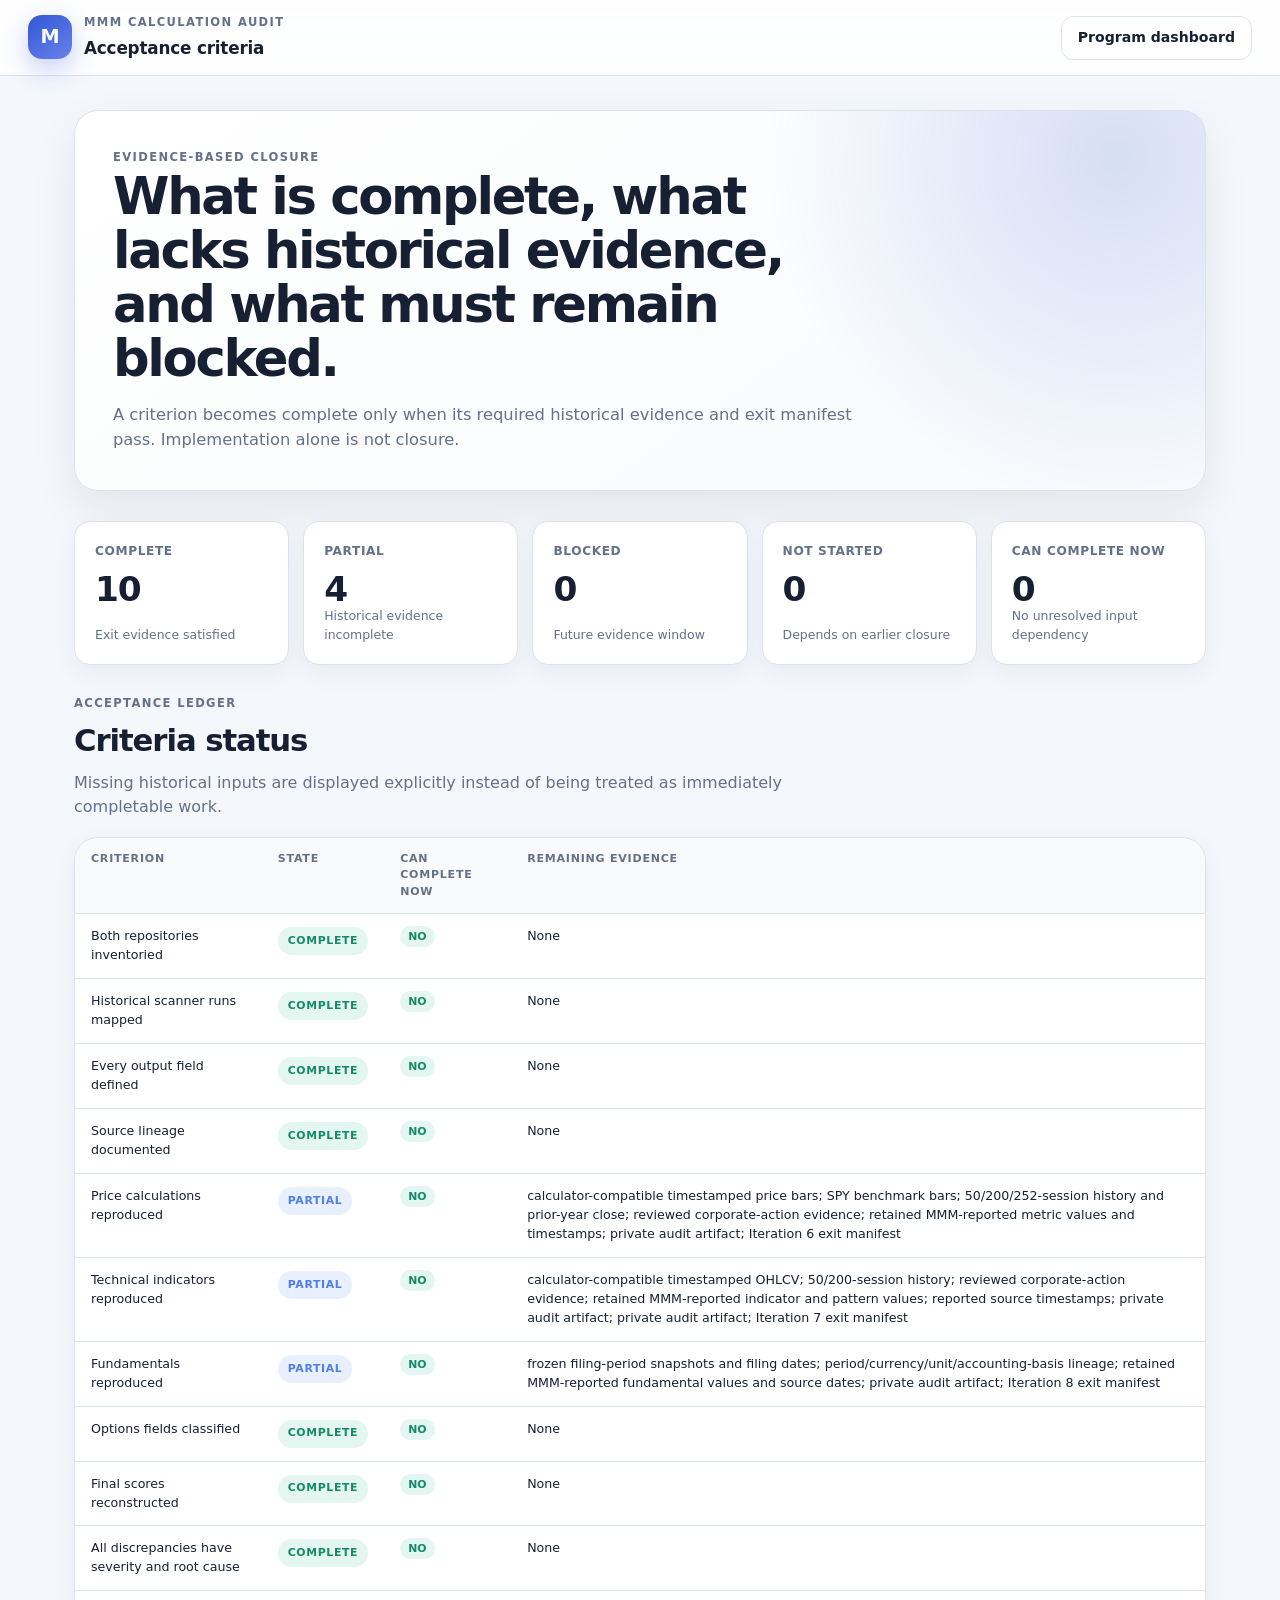
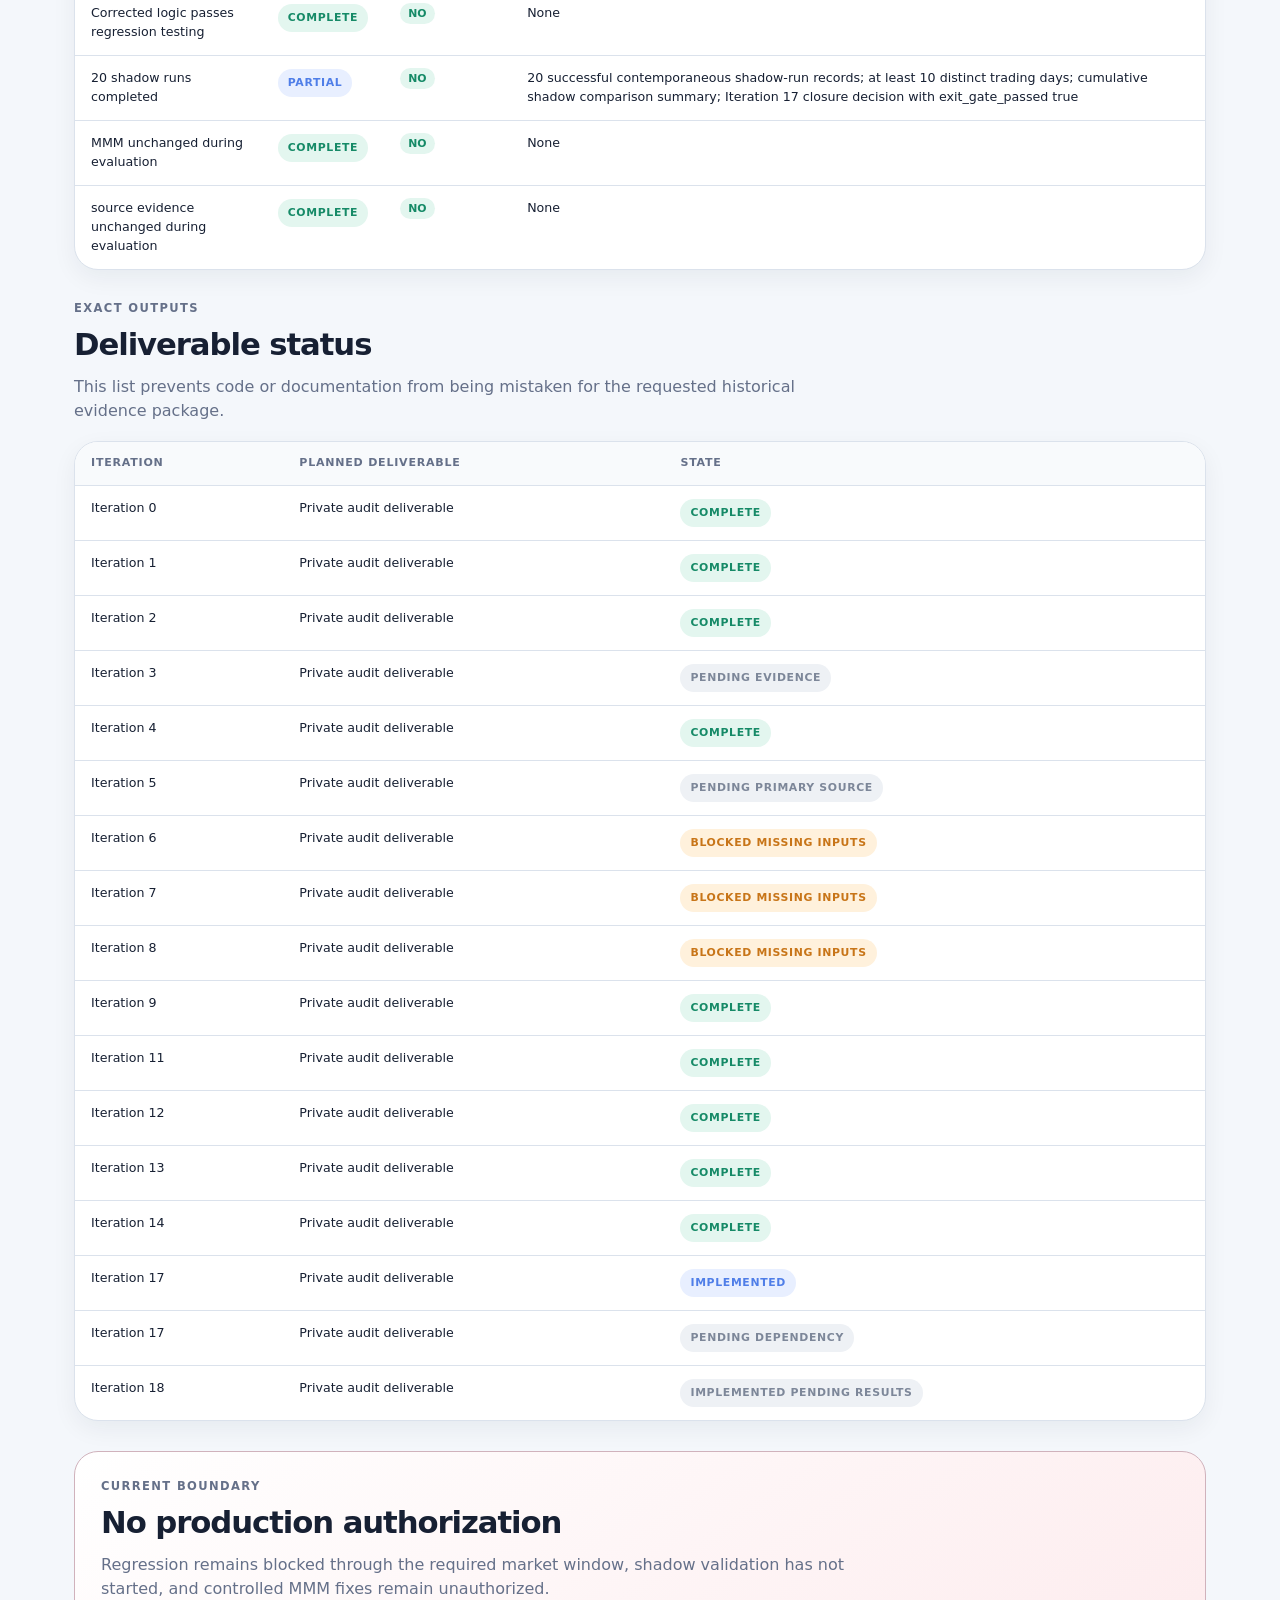
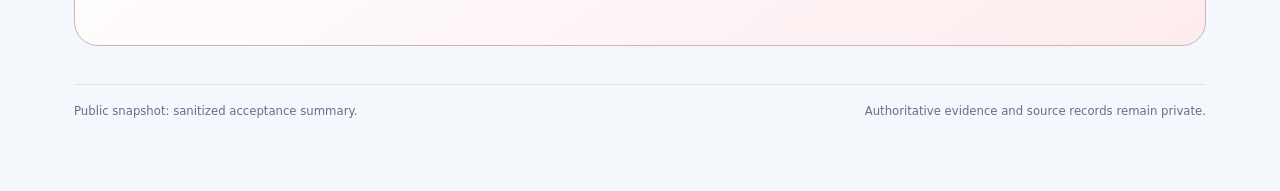
==== commit 29e29aa6: "Publish automated stock opportunity dashboard from ecebc1a982d8063dc25b50a8f718098e4f00b9cc" ====
--- a/acceptance.html
+++ b/acceptance.html
@@ -1,16 +1,167 @@
 <!doctype html>
 <html lang="en">
-<head><meta charset="utf-8"><meta name="viewport" content="width=device-width, initial-scale=1"><meta name="description" content="MMM audit acceptance criteria and PPI production-proof boundary."><title>MMM Audit Acceptance Criteria</title><link rel="stylesheet" href="styles.css"></head>
+<head>
+  <meta charset="utf-8">
+  <meta name="viewport" content="width=device-width, initial-scale=1">
+  <meta name="description" content="MMM audit acceptance criteria, completion evidence, blockers, and deliverable tracking.">
+  <title>MMM Audit Acceptance Criteria</title>
+  <link rel="stylesheet" href="styles.css">
+</head>
 <body>
-<header class="topbar"><div class="brand"><span class="brand-mark" aria-hidden="true">M</span><div><p class="eyebrow">MMM calculation audit</p><h1>Acceptance criteria</h1></div></div><div class="topbar-actions"><a class="button secondary" href="index.html">Program dashboard</a><a class="button secondary" href="ppi.html">PPI status</a></div></header>
-<main class="dashboard" style="max-width:1200px;margin:0 auto">
-<section class="section hero-section" style="grid-template-columns:1fr"><div class="hero-copy"><p class="eyebrow">Evidence-based closure</p><h2>Historical MMM acceptance remains separate from PPI R11/R2 production proof.</h2><p class="hero-description">A calculation-audit criterion becomes complete only when its required evidence and exit conditions pass. PPI remediation completion does not silently close unrelated historical MMM evidence gaps.</p></div></section>
-<section class="section"><div class="section-heading"><div><p class="eyebrow">PPI R11/R2</p><h2>Code remediation complete; authentic real pilot dossier not yet proven</h2><p>The deployed PPI pipeline has no active technical remediation blocker. Production proof still requires the controlled real pilot, authentic provider receipts and provenance, a complete 16-class dossier, isolated private scoring, and a review/countability decision.</p></div></div></section>
-<section id="summary" class="metric-grid" aria-label="Acceptance summary"></section>
-<section class="section"><div class="section-heading"><div><p class="eyebrow">MMM acceptance ledger</p><h2>Calculation-audit criteria status</h2><p>This ledger is retained as its own workstream. Missing historical inputs are shown explicitly and are not overwritten by PPI progress.</p></div></div><div id="criteria-table" class="table-wrap"></div></section>
-<section class="section"><div class="section-heading"><div><p class="eyebrow">Exact outputs</p><h2>MMM deliverable status</h2><p>Implementation or documentation is not treated as a substitute for required historical evidence.</p></div></div><div id="deliverables-table" class="table-wrap"></div></section>
-<section class="section safety-section"><div class="section-heading"><div><p class="eyebrow">Shared safety boundary</p><h2>No automatic production authorization</h2><p>PPI production proof is not yet claimed, and dashboard status grants no trading, registry mutation, candidate-promotion, or downstream authority. The MMM calculation-audit ledger likewise remains evidence-gated.</p></div></div></section>
-<footer class="dashboard-footer"><p>Public snapshot: sanitized acceptance summary.</p><p>Authoritative evidence and source records remain private.</p></footer>
-</main>
-<script>(()=>{"use strict";const make=(t,c,x)=>{const n=document.createElement(t);if(c)n.className=c;if(x!==undefined)n.textContent=x;return n};const label=v=>String(v).replaceAll("_"," ");const pc=s=>s==="complete"?"complete":s==="validated"?"validated":(s==="partial"||s==="implemented")?"implemented":(s==="blocked"||s==="blocked_missing_inputs")?"blocked":"not_started";function metric(l,v,c){const n=make("article","metric-card");n.append(make("span","metric-label",l),make("strong","metric-value",String(v)),make("span","metric-caption",c));return n}function table(h,rows){const t=document.createElement("table");t.className="data-table";const th=document.createElement("thead"),r=document.createElement("tr");h.forEach(x=>r.append(make("th",null,x)));th.append(r);const tb=document.createElement("tbody");rows.forEach(cells=>{const tr=document.createElement("tr");cells.forEach(cell=>{const td=document.createElement("td");cell instanceof Node?td.append(cell):td.textContent=cell;tr.append(td)});tb.append(tr)});t.append(th,tb);return t}async function start(){const res=await fetch("dashboard-data.json",{cache:"no-store"});if(!res.ok)throw new Error(res.status);const d=await res.json(),c=d.acceptance_criteria||[],counts=c.reduce((a,i)=>(a[i.state]=(a[i.state]||0)+1,a),{}),now=c.filter(i=>i.can_complete_now&&i.state!=="complete").length;document.getElementById("summary").replaceChildren(metric("Complete",counts.complete||0,"MMM exit evidence satisfied"),metric("Partial",counts.partial||0,"Historical evidence incomplete"),metric("Blocked",counts.blocked||0,"Evidence dependency"),metric("Not started",counts.not_started||0,"Depends on earlier closure"),metric("Can complete now",now,"No unresolved input dependency"));document.getElementById("criteria-table").replaceChildren(table(["Criterion","State","Can complete now","Remaining evidence"],c.map(i=>{const s=make("span",`status-pill ${pc(i.state)}`,label(i.state)),n=make("span",`boolean-badge ${i.can_complete_now}`,i.can_complete_now?"Yes":"No");return[i.label,s,n,i.remaining]})));document.getElementById("deliverables-table").replaceChildren(table(["Iteration","Planned deliverable","State"],(d.deliverable_tracking||[]).map(i=>[`Iteration ${i.iteration}`,i.planned,make("span",`status-pill ${pc(i.state)}`,label(i.state))])))}start().catch(e=>{console.error(e);document.getElementById("criteria-table").textContent="Acceptance data could not be loaded."})})();</script>
-</body></html>+  <header class="topbar">
+    <div class="brand">
+      <span class="brand-mark" aria-hidden="true">M</span>
+      <div>
+        <p class="eyebrow">MMM calculation audit</p>
+        <h1>Acceptance criteria</h1>
+      </div>
+    </div>
+    <div class="topbar-actions">
+      <a class="button secondary" href="index.html">Program dashboard</a>
+    </div>
+  </header>
+
+  <main class="dashboard" style="max-width:1200px;margin:0 auto">
+    <section class="section hero-section" style="grid-template-columns:1fr" aria-labelledby="acceptance-title">
+      <div class="hero-copy">
+        <p class="eyebrow">Evidence-based closure</p>
+        <h2 id="acceptance-title">What is complete, what lacks historical evidence, and what must remain blocked.</h2>
+        <p class="hero-description">A criterion becomes complete only when its required historical evidence and exit manifest pass. Implementation alone is not closure.</p>
+      </div>
+    </section>
+
+    <section id="summary" class="metric-grid" aria-label="Acceptance summary"></section>
+
+    <section class="section" aria-labelledby="criteria-title">
+      <div class="section-heading">
+        <div>
+          <p class="eyebrow">Acceptance ledger</p>
+          <h2 id="criteria-title">Criteria status</h2>
+          <p>Missing historical inputs are displayed explicitly instead of being treated as immediately completable work.</p>
+        </div>
+      </div>
+      <div id="criteria-table" class="table-wrap"></div>
+    </section>
+
+    <section class="section" aria-labelledby="deliverables-title">
+      <div class="section-heading">
+        <div>
+          <p class="eyebrow">Exact outputs</p>
+          <h2 id="deliverables-title">Deliverable status</h2>
+          <p>This list prevents code or documentation from being mistaken for the requested historical evidence package.</p>
+        </div>
+      </div>
+      <div id="deliverables-table" class="table-wrap"></div>
+    </section>
+
+    <section class="section safety-section" aria-labelledby="boundary-title">
+      <div class="section-heading">
+        <div>
+          <p class="eyebrow">Current boundary</p>
+          <h2 id="boundary-title">No production authorization</h2>
+          <p>Regression remains blocked through the required market window, shadow validation has not started, and controlled MMM fixes remain unauthorized.</p>
+        </div>
+      </div>
+    </section>
+
+    <footer class="dashboard-footer">
+      <p>Public snapshot: sanitized acceptance summary.</p>
+      <p>Authoritative evidence and source records remain private.</p>
+    </footer>
+  </main>
+
+  <script>
+    (() => {
+      "use strict";
+      const stateLabel = value => String(value).replaceAll("_", " ");
+      const make = (tag, className, text) => {
+        const node = document.createElement(tag);
+        if (className) node.className = className;
+        if (text !== undefined) node.textContent = text;
+        return node;
+      };
+      const pillClass = state => {
+        if (state === "partial" || state === "implemented") return "implemented";
+        if (state === "validated") return "validated";
+        if (state === "complete") return "complete";
+        if (state === "blocked" || state === "blocked_missing_inputs") return "blocked";
+        return "not_started";
+      };
+
+      function metric(label, value, caption) {
+        const card = make("article", "metric-card");
+        card.append(
+          make("span", "metric-label", label),
+          make("strong", "metric-value", String(value)),
+          make("span", "metric-caption", caption)
+        );
+        return card;
+      }
+
+      function table(headers, rows) {
+        const wrapper = document.createElement("table");
+        wrapper.className = "data-table";
+        const thead = document.createElement("thead");
+        const tr = document.createElement("tr");
+        headers.forEach(header => tr.append(make("th", null, header)));
+        thead.append(tr);
+        const tbody = document.createElement("tbody");
+        rows.forEach(cells => {
+          const row = document.createElement("tr");
+          cells.forEach(cell => {
+            const td = document.createElement("td");
+            if (cell instanceof Node) td.append(cell);
+            else td.textContent = cell;
+            row.append(td);
+          });
+          tbody.append(row);
+        });
+        wrapper.append(thead, tbody);
+        return wrapper;
+      }
+
+      async function start() {
+        const response = await fetch("dashboard-data.json", { cache: "no-store" });
+        if (!response.ok) throw new Error(`Unable to load dashboard data: ${response.status}`);
+        const data = await response.json();
+        const criteria = data.acceptance_criteria || [];
+        const counts = criteria.reduce((result, item) => {
+          result[item.state] = (result[item.state] || 0) + 1;
+          return result;
+        }, {});
+        const completable = criteria.filter(item => item.can_complete_now && item.state !== "complete").length;
+
+        document.getElementById("summary").replaceChildren(
+          metric("Complete", counts.complete || 0, "Exit evidence satisfied"),
+          metric("Partial", counts.partial || 0, "Historical evidence incomplete"),
+          metric("Blocked", counts.blocked || 0, "Future evidence window"),
+          metric("Not started", counts.not_started || 0, "Depends on earlier closure"),
+          metric("Can complete now", completable, "No unresolved input dependency")
+        );
+
+        const criteriaRows = criteria.map(item => {
+          const status = make("span", `status-pill ${pillClass(item.state)}`, stateLabel(item.state));
+          const now = make("span", `boolean-badge ${item.can_complete_now}`, item.can_complete_now ? "Yes" : "No");
+          return [item.label, status, now, item.remaining];
+        });
+        document.getElementById("criteria-table").replaceChildren(
+          table(["Criterion", "State", "Can complete now", "Remaining evidence"], criteriaRows)
+        );
+
+        const deliverableRows = (data.deliverable_tracking || []).map(item => {
+          const status = make("span", `status-pill ${pillClass(item.state)}`, stateLabel(item.state));
+          return [`Iteration ${item.iteration}`, item.planned, status];
+        });
+        document.getElementById("deliverables-table").replaceChildren(
+          table(["Iteration", "Planned deliverable", "State"], deliverableRows)
+        );
+      }
+
+      start().catch(error => {
+        console.error(error);
+        document.getElementById("criteria-table").textContent = "Acceptance data could not be loaded. Serve this directory with a local web server.";
+      });
+    })();
+  </script>
+</body>
+</html>
